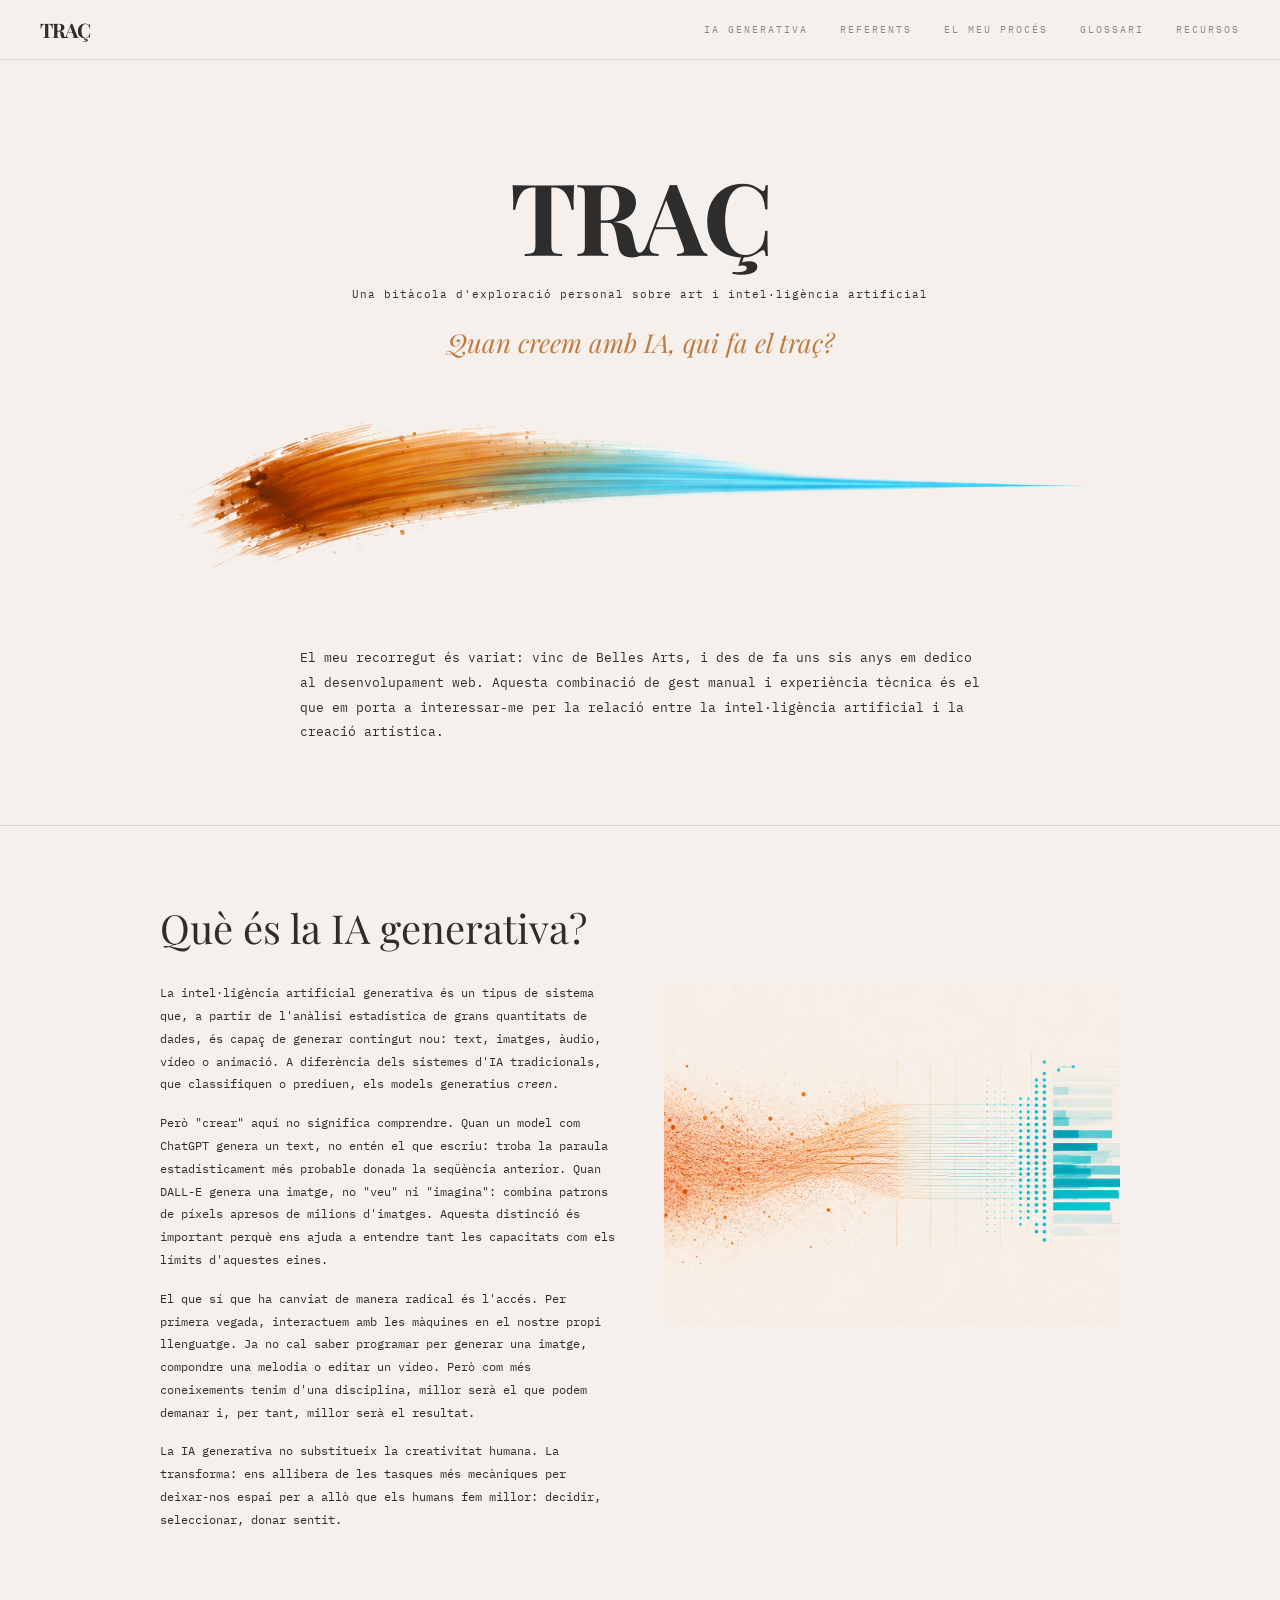
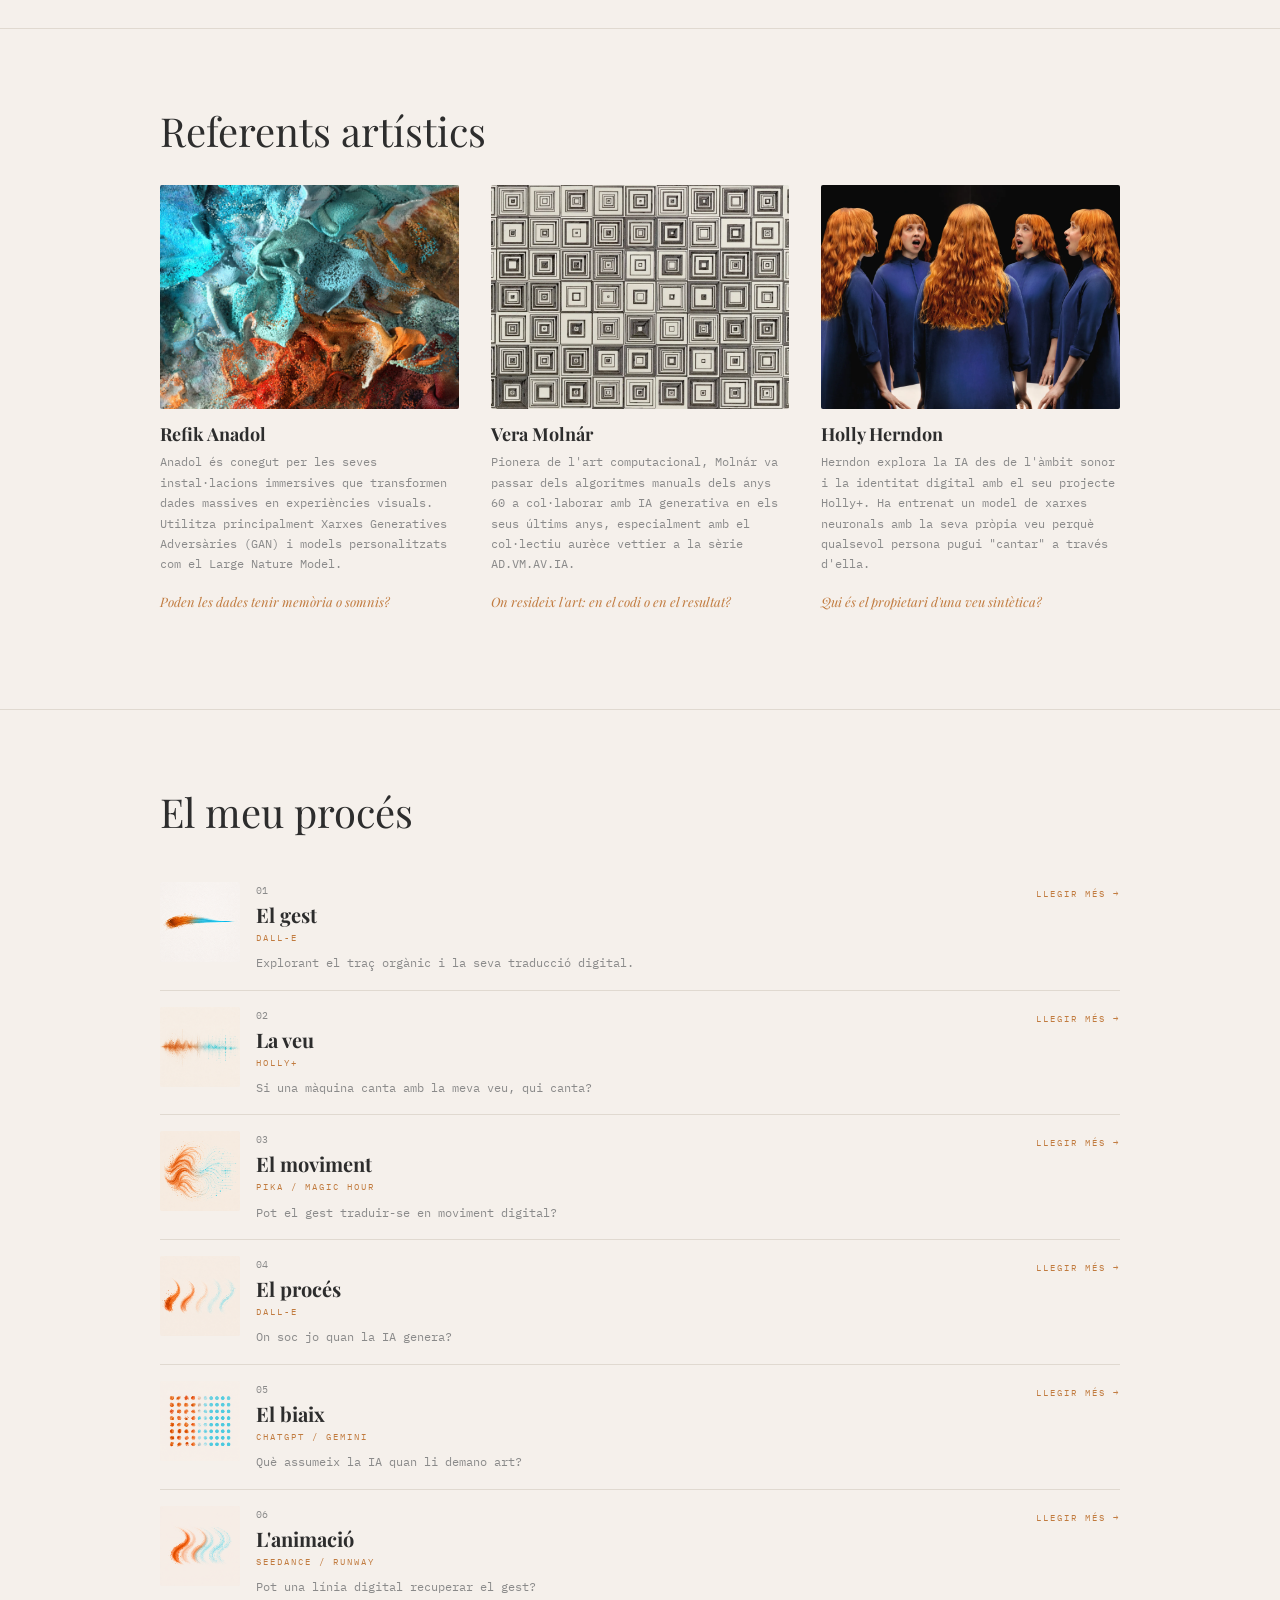
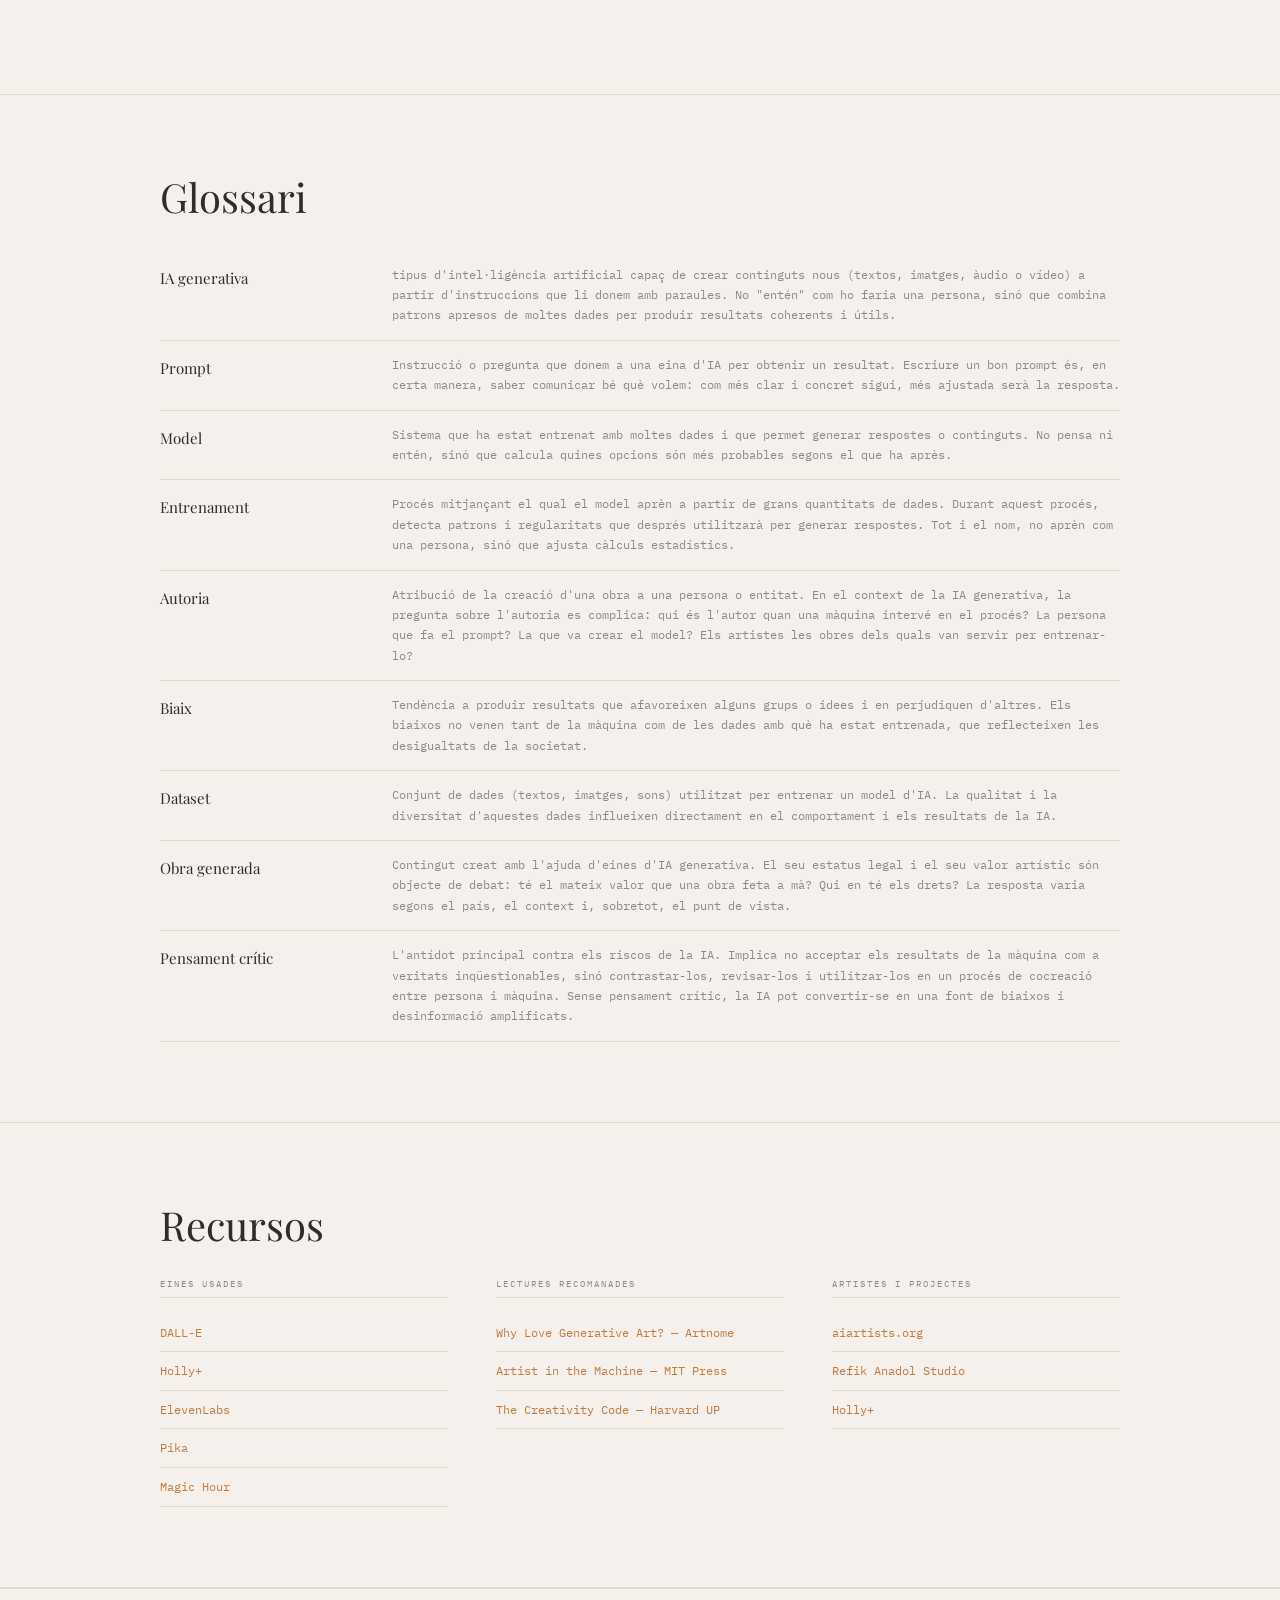
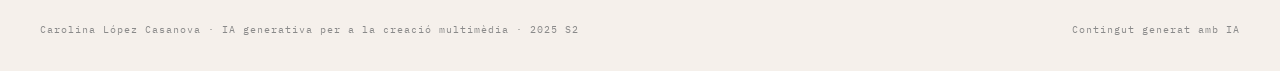
==== index.html @ 53ddf535 "R3: projecte complet" ====
<!doctype html>
<html lang="ca">
  <head>
    <meta charset="UTF-8" />
    <meta name="viewport" content="width=device-width, initial-scale=1.0" />
    <title>Traç — Una bitàcola d'exploració personal sobre art i IA</title>
    <link rel="stylesheet" href="css/styles.css" />
    <link
      href="https://fonts.googleapis.com/css2?family=Playfair+Display:ital,wght@0,400;0,700;1,400&family=IBM+Plex+Mono:wght@300;400&display=swap"
      rel="stylesheet"
    />
  </head>
  <body>
    <!-- HEADER -->
    <header>
      <a href="#portada" class="logo">TRAÇ</a>
      <input type="checkbox" id="menu-toggle" hidden />
      <label for="menu-toggle" class="hamburger">
        <span></span>
        <span></span>
        <span></span>
      </label>
      <nav>
        <a href="#ia">IA Generativa</a>
        <a href="#referents">Referents</a>
        <a href="#proces">El meu procés</a>
        <a href="#glossari">Glossari</a>
        <a href="#recursos">Recursos</a>
      </nav>
    </header>

    <!-- MAIN -->
    <main>
      <!-- 01 PORTADA -->
      <section id="portada">
        <div class="section-inner portada-inner">
          <h1>TRAÇ</h1>
          <p class="subtitol">
            Una bitàcola d'exploració personal sobre art i intel·ligència
            artificial
          </p>
          <p class="pregunta">Quan creem amb IA, qui fa el traç?</p>
          <div class="portada-imatge">
            <img
              src="assets/img/trac-portada.png"
              alt="Pinzellada terracota que es transforma en línia digital cian"
            />
          </div>
          <p class="motivacio">
            El meu recorregut és variat: vinc de Belles Arts, i des de fa uns
            sis anys em dedico al desenvolupament web. Aquesta combinació de
            gest manual i experiència tècnica és el que em porta a interessar-me
            per la relació entre la intel·ligència artificial i la creació
            artística.
          </p>
        </div>
      </section>

      <!-- 02 QUÈ ÉS LA IA GENERATIVA -->
      <section id="ia">
        <div class="section-inner">
          <h2>Què és la IA generativa?</h2>
          <div class="ia-grid">
            <div class="ia-text">
              <p>
                La intel·ligència artificial generativa és un tipus de sistema
                que, a partir de l'anàlisi estadística de grans quantitats de
                dades, és capaç de generar contingut nou: text, imatges, àudio,
                vídeo o animació. A diferència dels sistemes d'IA tradicionals,
                que classifiquen o prediuen, els models generatius
                <em>creen</em>.
              </p>
              <p>
                Però "crear" aquí no significa comprendre. Quan un model com
                ChatGPT genera un text, no entén el que escriu: troba la paraula
                estadísticament més probable donada la seqüència anterior. Quan
                DALL-E genera una imatge, no "veu" ni "imagina": combina patrons
                de píxels apresos de milions d'imatges. Aquesta distinció és
                important perquè ens ajuda a entendre tant les capacitats com
                els límits d'aquestes eines.
              </p>
              <p>
                El que sí que ha canviat de manera radical és l'accés. Per
                primera vegada, interactuem amb les màquines en el nostre propi
                llenguatge. Ja no cal saber programar per generar una imatge,
                compondre una melodia o editar un vídeo. Però com més
                coneixements tenim d'una disciplina, millor serà el que podem
                demanar i, per tant, millor serà el resultat.
              </p>
              <p>
                La IA generativa no substitueix la creativitat humana. La
                transforma: ens allibera de les tasques més mecàniques per
                deixar-nos espai per a allò que els humans fem millor: decidir,
                seleccionar, donar sentit.
              </p>
            </div>
            <div class="ia-imatge">
              <img
                src="assets/img/ia-illustracio.png"
                alt="Il·lustració abstracta sobre el procés generatiu de la IA"
              />
            </div>
          </div>
        </div>
      </section>

      <!-- 03 REFERENTS ARTÍSTICS -->
      <section id="referents">
        <div class="section-inner">
          <h2>Referents artístics</h2>
          <div class="referents-grid">
            <article class="referent-card">
              <img src="assets/img/anadol.jpeg" alt="Obra de Refik Anadol" />
              <h3>Refik Anadol</h3>
              <p>
                Anadol és conegut per les seves instal·lacions immersives que
                transformen dades massives en experiències visuals. Utilitza
                principalment Xarxes Generatives Adversàries (GAN) i models
                personalitzats com el Large Nature Model.
              </p>
              <p class="pregunta-referent">
                Poden les dades tenir memòria o somnis?
              </p>
            </article>

            <article class="referent-card">
              <img src="assets/img/molnar.png" alt="Obra de Vera Molnár" />
              <h3>Vera Molnár</h3>
              <p>
                Pionera de l'art computacional, Molnár va passar dels algoritmes
                manuals dels anys 60 a col·laborar amb IA generativa en els seus
                últims anys, especialment amb el col·lectiu aurèce vettier a la
                sèrie AD.VM.AV.IA.
              </p>
              <p class="pregunta-referent">
                On resideix l'art: en el codi o en el resultat?
              </p>
            </article>

            <article class="referent-card">
              <img src="assets/img/herndon.webp" alt="Obra de Holly Herndon" />
              <h3>Holly Herndon</h3>
              <p>
                Herndon explora la IA des de l'àmbit sonor i la identitat
                digital amb el seu projecte Holly+. Ha entrenat un model de
                xarxes neuronals amb la seva pròpia veu perquè qualsevol persona
                pugui "cantar" a través d'ella.
              </p>
              <p class="pregunta-referent">
                Qui és el propietari d'una veu sintètica?
              </p>
            </article>
          </div>
        </div>
      </section>

      <!-- 04 EL MEU PROCÉS -->
      <section id="proces">
        <div class="section-inner">
          <h2>El meu procés</h2>
          <div class="entrades-list">
            <article class="entrada">
              <img src="assets/img/entrada-01.png" alt="El gest" />
              <div class="entrada-info">
                <span class="entrada-num">01</span>
                <h3>El gest</h3>
                <span class="entrada-eina">DALL-E</span>
                <p>Explorant el traç orgànic i la seva traducció digital.</p>
              </div>
              <a href="pages/bitacola-01.html" class="llegir-mes"
                >Llegir més →</a
              >
            </article>

            <article class="entrada">
              <img src="assets/img/entrada-02.png" alt="La veu" />
              <div class="entrada-info">
                <span class="entrada-num">02</span>
                <h3>La veu</h3>
                <span class="entrada-eina">Holly+</span>
                <p>Si una màquina canta amb la meva veu, qui canta?</p>
              </div>
              <a href="pages/bitacola-02.html" class="llegir-mes"
                >Llegir més →</a
              >
            </article>

            <article class="entrada">
              <img src="assets/img/entrada-03.png" alt="El moviment" />
              <div class="entrada-info">
                <span class="entrada-num">03</span>
                <h3>El moviment</h3>
                <span class="entrada-eina">Pika / Magic Hour</span>
                <p>Pot el gest traduir-se en moviment digital?</p>
              </div>
              <a href="pages/bitacola-03.html" class="llegir-mes"
                >Llegir més →</a
              >
            </article>

            <article class="entrada">
              <img src="assets/img/entrada-04.png" alt="El procés" />
              <div class="entrada-info">
                <span class="entrada-num">04</span>
                <h3>El procés</h3>
                <span class="entrada-eina">DALL-E</span>
                <p>On soc jo quan la IA genera?</p>
              </div>
              <a href="pages/bitacola-04.html" class="llegir-mes"
                >Llegir més →</a
              >
            </article>

            <article class="entrada">
              <img src="assets/img/entrada-05.png" alt="El biaix" />
              <div class="entrada-info">
                <span class="entrada-num">05</span>
                <h3>El biaix</h3>
                <span class="entrada-eina">ChatGPT / Gemini</span>
                <p>Què assumeix la IA quan li demano art?</p>
              </div>
              <a href="pages/bitacola-05.html" class="llegir-mes"
                >Llegir més →</a
              >
            </article>

            <article class="entrada">
              <img src="assets/img/entrada-06.png" alt="L'animació" />
              <div class="entrada-info">
                <span class="entrada-num">06</span>
                <h3>L'animació</h3>
                <span class="entrada-eina">Seedance / Runway</span>
                <p>Pot una línia digital recuperar el gest?</p>
              </div>
              <a href="pages/bitacola-06.html" class="llegir-mes"
                >Llegir més →</a
              >
            </article>
          </div>
        </div>
      </section>

      <!-- 05 GLOSSARI -->
      <section id="glossari">
        <div class="section-inner">
          <h2>Glossari</h2>
          <dl class="glossari-grid">
            <dt>IA generativa</dt>
            <dd>
              tipus d'intel·ligència artificial capaç de crear continguts nous
              (textos, imatges, àudio o vídeo) a partir d'instruccions que li
              donem amb paraules. No "entén" com ho faria una persona, sinó que
              combina patrons apresos de moltes dades per produir resultats
              coherents i útils.
            </dd>

            <dt>Prompt</dt>
            <dd>
              Instrucció o pregunta que donem a una eina d'IA per obtenir un
              resultat. Escriure un bon prompt és, en certa manera, saber
              comunicar bé què volem: com més clar i concret sigui, més ajustada
              serà la resposta.
            </dd>

            <dt>Model</dt>
            <dd>
              Sistema que ha estat entrenat amb moltes dades i que permet
              generar respostes o continguts. No pensa ni entén, sinó que
              calcula quines opcions són més probables segons el que ha après.
            </dd>

            <dt>Entrenament</dt>
            <dd>
              Procés mitjançant el qual el model aprèn a partir de grans
              quantitats de dades. Durant aquest procés, detecta patrons i
              regularitats que després utilitzarà per generar respostes. Tot i
              el nom, no aprèn com una persona, sinó que ajusta càlculs
              estadístics.
            </dd>

            <dt>Autoria</dt>
            <dd>
              Atribució de la creació d'una obra a una persona o entitat. En el
              context de la IA generativa, la pregunta sobre l'autoria es
              complica: qui és l'autor quan una màquina intervé en el procés? La
              persona que fa el prompt? La que va crear el model? Els artistes
              les obres dels quals van servir per entrenar-lo?
            </dd>

            <dt>Biaix</dt>
            <dd>
              Tendència a produir resultats que afavoreixen alguns grups o idees
              i en perjudiquen d'altres. Els biaixos no venen tant de la màquina
              com de les dades amb què ha estat entrenada, que reflecteixen les
              desigualtats de la societat.
            </dd>

            <dt>Dataset</dt>
            <dd>
              Conjunt de dades (textos, imatges, sons) utilitzat per entrenar un
              model d'IA. La qualitat i la diversitat d'aquestes dades
              influeixen directament en el comportament i els resultats de la
              IA.
            </dd>

            <dt>Obra generada</dt>
            <dd>
              Contingut creat amb l'ajuda d'eines d'IA generativa. El seu
              estatus legal i el seu valor artístic són objecte de debat: té el
              mateix valor que una obra feta a mà? Qui en té els drets? La
              resposta varia segons el país, el context i, sobretot, el punt de
              vista.
            </dd>
            <dt>Pensament crític</dt>
            <dd>
              L'antídot principal contra els riscos de la IA. Implica no
              acceptar els resultats de la màquina com a veritats
              inqüestionables, sinó contrastar-los, revisar-los i utilitzar-los
              en un procés de cocreació entre persona i màquina. Sense pensament
              crític, la IA pot convertir-se en una font de biaixos i
              desinformació amplificats.
            </dd>
          </dl>
        </div>
      </section>

      <!-- 06 RECURSOS -->
      <section id="recursos">
        <div class="section-inner">
          <h2>Recursos</h2>
          <div class="recursos-grid">
            <div class="recursos-bloc">
              <h3>Eines usades</h3>
              <ul>
                <li>
                  <a href="https://openai.com/dall-e" target="_blank">DALL-E</a>
                </li>
                <li><a href="https://holly.plus" target="_blank">Holly+</a></li>
                <li>
                  <a href="https://elevenlabs.io" target="_blank">ElevenLabs</a>
                </li>
                <li><a href="https://pika.art" target="_blank">Pika</a></li>
                <li>
                  <a href="https://magichour.ai" target="_blank">Magic Hour</a>
                </li>
              </ul>
            </div>
            <div class="recursos-bloc">
              <h3>Lectures recomanades</h3>
              <ul>
                <li>
                  <a
                    href="https://www.artnome.com/news/2018/8/8/why-love-generative-art"
                    target="_blank"
                    >Why Love Generative Art? — Artnome</a
                  >
                </li>
                <li>
                  <a
                    href="https://mitpress.mit.edu/9780262538930/"
                    target="_blank"
                    >Artist in the Machine — MIT Press</a
                  >
                </li>
                <li>
                  <a
                    href="https://www.hup.harvard.edu/books/9780674088160"
                    target="_blank"
                    >The Creativity Code — Harvard UP</a
                  >
                </li>
              </ul>
            </div>
            <div class="recursos-bloc">
              <h3>Artistes i projectes</h3>
              <ul>
                <li>
                  <a href="https://aiartists.org" target="_blank"
                    >aiartists.org</a
                  >
                </li>
                <li>
                  <a href="https://refikanadol.com" target="_blank"
                    >Refik Anadol Studio</a
                  >
                </li>
                <li><a href="https://holly.plus" target="_blank">Holly+</a></li>
              </ul>
            </div>
          </div>
        </div>
      </section>
    </main>

    <!-- FOOTER -->
    <footer>
      <p>
        Carolina López Casanova · IA generativa per a la creació multimèdia ·
        2025 S2
      </p>
      <p>Contingut generat amb IA</p>
    </footer>
  </body>
</html>
---- css/styles.css ----
/* ===================== */
/* VARIABLES I RESET */
/* ===================== */

:root {
  --cream: #f5f0eb;
  --terra: #c17b3f;
  --cyan: #00b4d8;
  --graphite: #2d2d2d;
  --grey: #8a8a8a;
  --light: #e0d9d0;
}

* {
  margin: 0;
  padding: 0;
  box-sizing: border-box;
}

html {
  scroll-behavior: smooth;
}

body {
  background: var(--cream);
  color: var(--graphite);
  font-family: "IBM Plex Mono", monospace;
  font-size: 14px;
  line-height: 1.8;
}

img {
  max-width: 100%;
  height: auto;
  display: block;
}

a {
  color: var(--terra);
  text-decoration: none;
  transition: color 0.2s;
}

a:hover {
  color: var(--graphite);
}

/* ===================== */
/* TIPOGRAFIA */
/* ===================== */

h1,
h2,
h3 {
  font-family: "Playfair Display", serif;
  font-weight: 700;
  color: var(--graphite);
  line-height: 1.1;
}

h1 {
  font-size: 60px;
  letter-spacing: -3px;
  margin-bottom: 16px;
}

h2 {
  font-size: 28px;
  font-weight: 400;
  margin-bottom: 32px;
}

h3 {
  font-size: 16px;
  font-weight: 700;
  margin-bottom: 8px;
}

p {
  margin-bottom: 16px;
}

/* ===================== */
/* LAYOUT */
/* ===================== */

.section-inner {
  padding: 48px 20px;
}

section {
  border-bottom: 1px solid var(--light);
}

/* ===================== */
/* HEADER */
/* ===================== */

header {
  position: fixed;
  top: 0;
  left: 0;
  right: 0;
  height: 60px;
  background: var(--cream);
  border-bottom: 1px solid var(--light);
  display: flex;
  align-items: center;
  justify-content: space-between;
  padding: 0 20px;
  z-index: 100;
}

.logo {
  font-family: "Playfair Display", serif;
  font-size: 20px;
  font-weight: 700;
  color: var(--graphite);
  letter-spacing: -1px;
}

.logo:hover {
  color: var(--terra);
}

/* HAMBURGER — visible per defecte (mòbil) */
.hamburger {
  display: flex;
  flex-direction: column;
  gap: 5px;
  cursor: pointer;
  padding: 4px;
}

.hamburger span {
  width: 22px;
  height: 1.5px;
  background: var(--graphite);
  display: block;
  transition: 0.3s;
}

/* NAV — ocult per defecte (mòbil) */
nav {
  display: none;
  position: absolute;
  top: 60px;
  left: 0;
  right: 0;
  background: var(--cream);
  border-bottom: 1px solid var(--light);
  flex-direction: column;
  padding: 20px;
  gap: 16px;
}

nav a {
  font-size: 12px;
  text-transform: uppercase;
  letter-spacing: 2px;
  color: var(--grey);
}

nav a:hover {
  color: var(--terra);
}

/* Quan el checkbox està marcat, mostra el menú */
#menu-toggle:checked ~ nav {
  display: flex;
}

#menu-toggle:checked ~ .hamburger span:nth-child(1) {
  transform: rotate(45deg) translate(5px, 5px);
}

#menu-toggle:checked ~ .hamburger span:nth-child(2) {
  opacity: 0;
}

#menu-toggle:checked ~ .hamburger span:nth-child(3) {
  transform: rotate(-45deg) translate(5px, -5px);
}

/* ===================== */
/* PORTADA */
/* ===================== */

#portada {
  padding-top: 60px;
}

.portada-inner {
  text-align: center;
  padding-top: 60px;
  padding-bottom: 48px;
}

.subtitol {
  font-size: 11px;
  letter-spacing: 1px;
  line-height: 1.6;
  margin-bottom: 16px;
  color: var(--graphite);
}

.pregunta {
  font-family: "Playfair Display", serif;
  font-style: italic;
  font-size: 18px;
  color: var(--terra);
  margin-bottom: 32px;
}

.portada-imatge {
  width: 100%;
  margin: 0 0 32px;
}

.portada-imatge img {
  width: 100%;
  height: 160px;
  object-fit: cover;
  border-radius: 2px;
}

.motivacio {
  font-size: 12px;
  line-height: 1.9;
  color: var(--graphite);
  text-align: left;
}

/* ===================== */
/* IA GENERATIVA */
/* ===================== */

.ia-grid {
  display: flex;
  flex-direction: column;
  gap: 24px;
}

.ia-text p {
  font-size: 12px;
  line-height: 1.9;
}

.ia-imatge img {
  width: 100%;
  aspect-ratio: 4/3;
  object-fit: cover;
  border-radius: 2px;
}

/* ===================== */
/* REFERENTS */
/* ===================== */

.referents-grid {
  display: flex;
  flex-direction: column;
  gap: 40px;
}

.referent-card img {
  width: 100%;
  aspect-ratio: 4/3;
  object-fit: cover;
  border-radius: 2px;
  margin-bottom: 16px;
}

.referent-card p {
  font-size: 12px;
  line-height: 1.7;
  color: var(--grey);
}

.pregunta-referent {
  font-family: "Playfair Display", serif;
  font-style: italic;
  font-size: 13px !important;
  color: var(--terra) !important;
  margin-top: 12px;
}

/* ===================== */
/* EL MEU PROCÉS */
/* ===================== */

.entrades-list {
  display: flex;
  flex-direction: column;
}

.entrada {
  display: flex;
  gap: 16px;
  align-items: flex-start;
  padding: 16px 0;
  border-bottom: 1px solid var(--light);
  flex-wrap: wrap;
}

.entrada:last-child {
  border-bottom: none;
}

.entrada img {
  width: 60px;
  height: 60px;
  object-fit: cover;
  border-radius: 2px;
  flex-shrink: 0;
  background: var(--light);
}

.entrada-info {
  flex: 1;
  min-width: 160px;
}

.entrada-num {
  font-size: 10px;
  color: var(--grey);
  display: block;
  margin-bottom: 4px;
}

.entrada-info h3 {
  font-size: 16px;
  margin-bottom: 4px;
}

.entrada-eina {
  font-size: 9px;
  text-transform: uppercase;
  letter-spacing: 2px;
  color: var(--terra);
  display: block;
  margin-bottom: 6px;
}

.entrada-info p {
  font-size: 11px;
  color: var(--grey);
  margin: 0;
}

.llegir-mes {
  font-size: 9px;
  text-transform: uppercase;
  letter-spacing: 2px;
  color: var(--terra);
  white-space: nowrap;
  flex-shrink: 0;
  display: block;
  width: 100%;
  text-align: right;
  padding-top: 8px;
}

/* ===================== */
/* GLOSSARI */
/* ===================== */

.glossari-grid {
  display: flex;
  flex-direction: column;
}

.glossari-grid dt {
  font-family: "Playfair Display", serif;
  font-size: 15px;
  color: var(--graphite);
  padding: 12px 0 4px;
}

.glossari-grid dd {
  font-size: 12px;
  line-height: 1.7;
  color: var(--grey);
  padding: 0 0 12px;
  border-bottom: 1px solid var(--light);
}

/* ===================== */
/* RECURSOS */
/* ===================== */

.recursos-grid {
  display: flex;
  flex-direction: column;
  gap: 32px;
}

.recursos-bloc h3 {
  font-size: 9px;
  text-transform: uppercase;
  letter-spacing: 2px;
  color: var(--grey);
  font-family: "IBM Plex Mono", monospace;
  font-weight: 400;
  padding-bottom: 8px;
  border-bottom: 1px solid var(--light);
  margin-bottom: 16px;
}

.recursos-bloc ul {
  list-style: none;
}

.recursos-bloc li {
  padding: 8px 0;
  border-bottom: 1px solid var(--light);
  font-size: 12px;
}

/* ===================== */
/* FOOTER */
/* ===================== */

footer {
  border-top: 1px solid var(--light);
  padding: 24px 20px;
  display: flex;
  flex-direction: column;
  gap: 8px;
  text-align: center;
}

footer p {
  font-size: 10px;
  color: var(--grey);
  letter-spacing: 1px;
  margin: 0;
}

/* ===================== */
/* TABLET — 600px+ */
/* ===================== */

@media (min-width: 600px) {
  h1 {
    font-size: 80px;
  }
  h2 {
    font-size: 34px;
  }

  .section-inner {
    padding: 64px 32px;
  }

  .portada-imatge img {
    height: 180px;
  }

  .pregunta {
    font-size: 22px;
  }

  .referents-grid {
    display: grid;
    grid-template-columns: 1fr 1fr;
    gap: 32px;
  }

  .glossari-grid {
    display: grid;
    grid-template-columns: 160px 1fr;
  }

  .glossari-grid dt {
    padding: 14px 0;
    border-bottom: 1px solid var(--light);
  }

  .glossari-grid dd {
    padding: 14px 0 14px 24px;
    border-bottom: 1px solid var(--light);
  }

  .recursos-grid {
    display: grid;
    grid-template-columns: 1fr 1fr;
    gap: 32px;
  }

  footer {
    flex-direction: row;
    justify-content: space-between;
    padding: 32px;
  }
}

/* ===================== */
/* DESKTOP — 1024px+ */
/* ===================== */

@media (min-width: 1024px) {
  h1 {
    font-size: 100px;
  }
  h2 {
    font-size: 40px;
  }
  h3 {
    font-size: 18px;
  }

  header {
    padding: 0 40px;
  }

  /* Amaga hamburger, mostra nav horitzontal */
  .hamburger {
    display: none;
  }

  nav {
    display: flex !important;
    position: static;
    flex-direction: row;
    background: transparent;
    border: none;
    padding: 0;
    gap: 32px;
  }

  nav a {
    font-size: 10px;
  }

  .section-inner {
    max-width: 1040px;
    margin: 0 auto;
    padding: 80px 40px;
  }

  .portada-inner {
    padding-top: 100px;
    padding-bottom: 80px;
  }

  .portada-imatge img {
    height: 200px;
  }

  .pregunta {
    font-size: 26px;
    margin-bottom: 48px;
  }

  .motivacio {
    max-width: 680px;
    margin: 0 auto;
    font-size: 13px;
  }

  .ia-grid {
    display: grid;
    grid-template-columns: 1fr 1fr;
    gap: 48px;
  }

  .referents-grid {
    grid-template-columns: repeat(3, 1fr);
  }

  .entrada img {
    width: 80px;
    height: 80px;
  }

  .entrada-info h3 {
    font-size: 20px;
  }

  .entrada-info p {
    font-size: 12px;
  }

  .llegir-mes {
    width: auto;
    padding-top: 4px;
  }

  .glossari-grid {
    grid-template-columns: 200px 1fr;
  }

  .glossari-grid dd {
    padding-left: 32px;
  }

  .recursos-grid {
    grid-template-columns: repeat(3, 1fr);
    gap: 48px;
  }

  footer {
    padding: 32px 40px;
  }
}
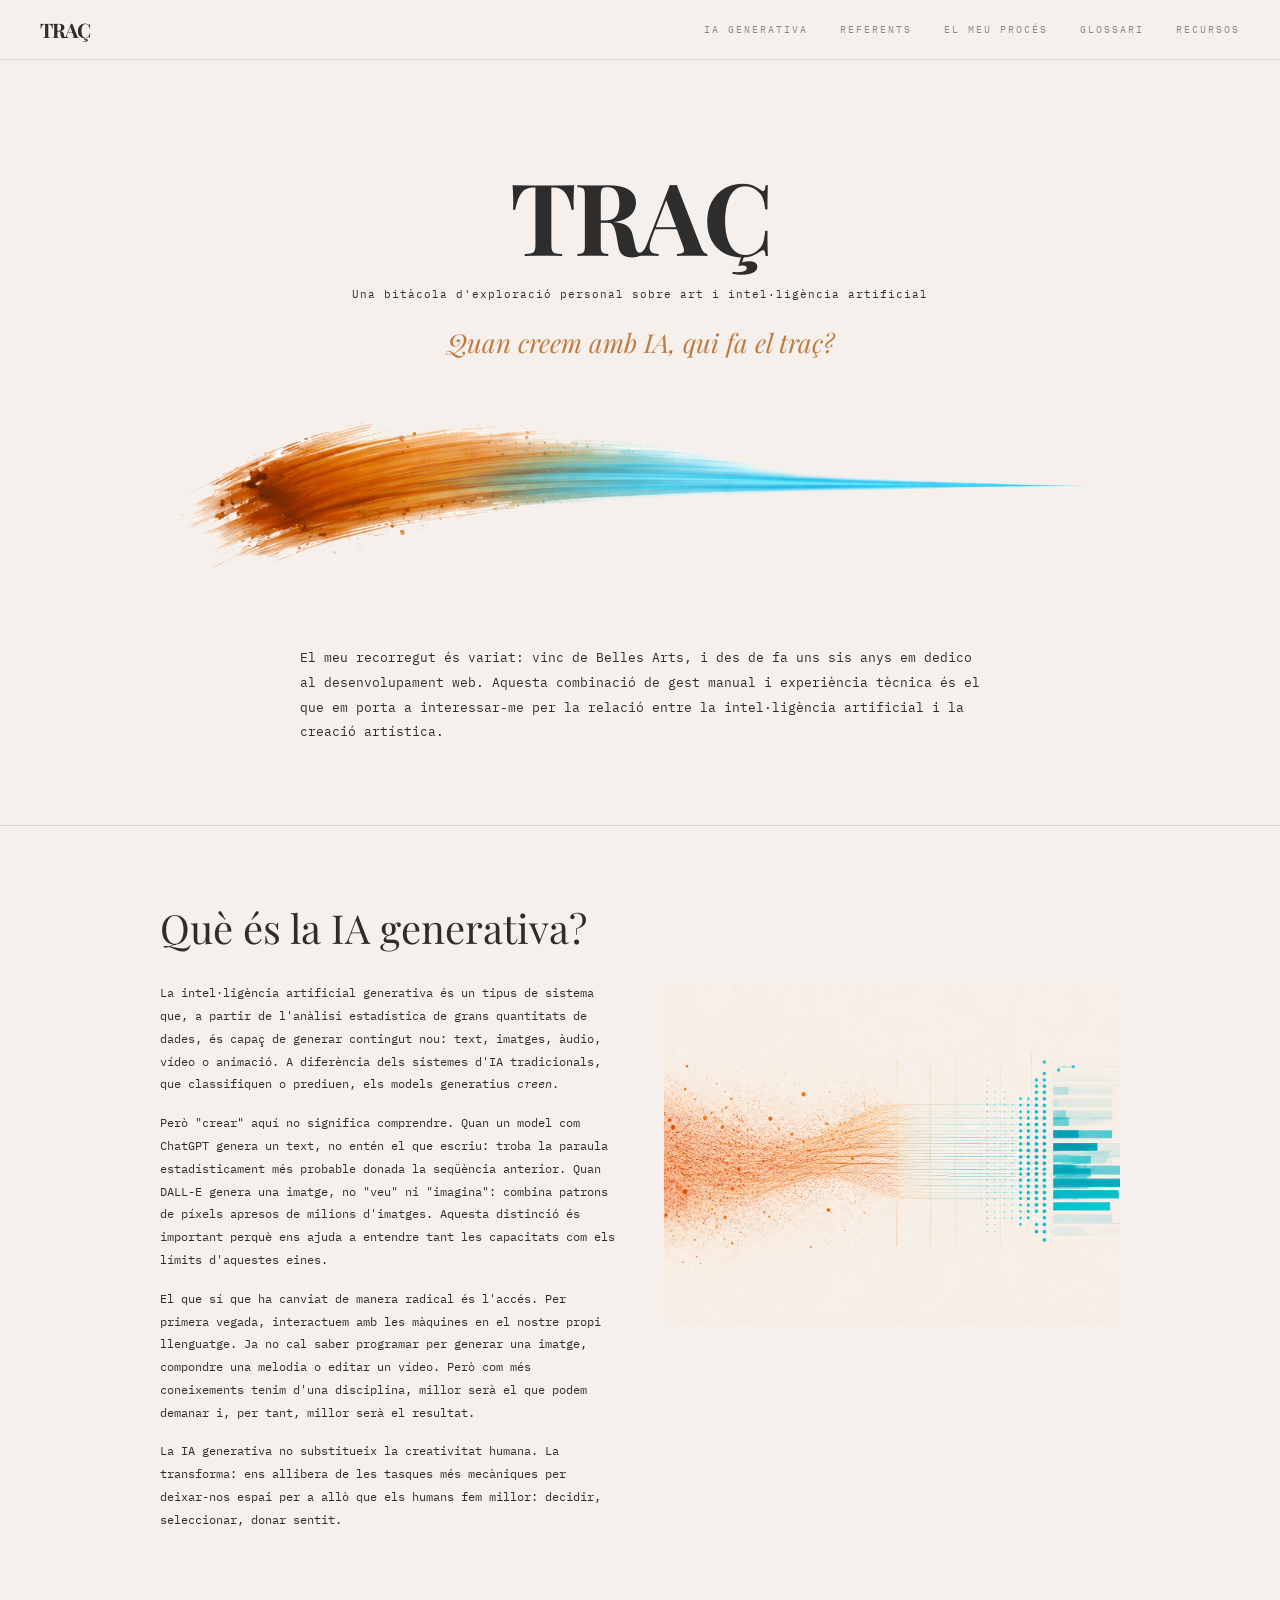
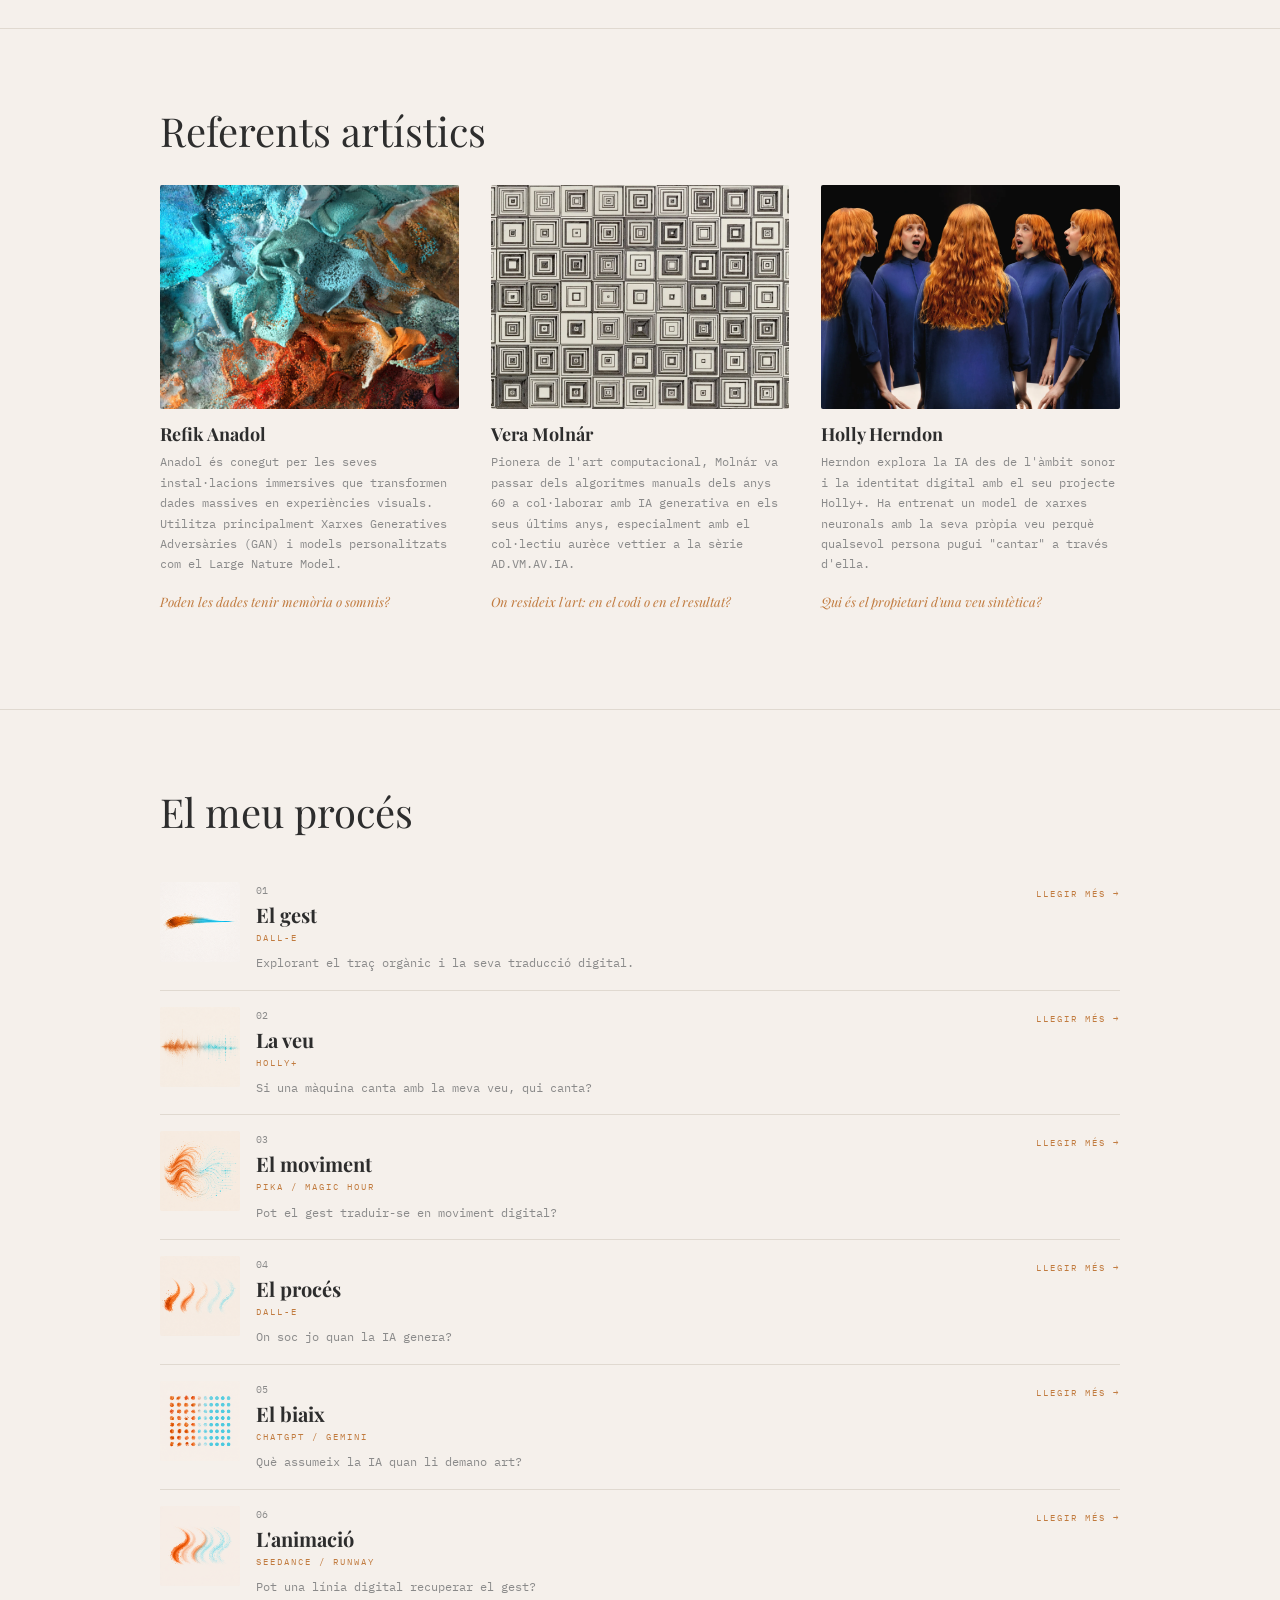
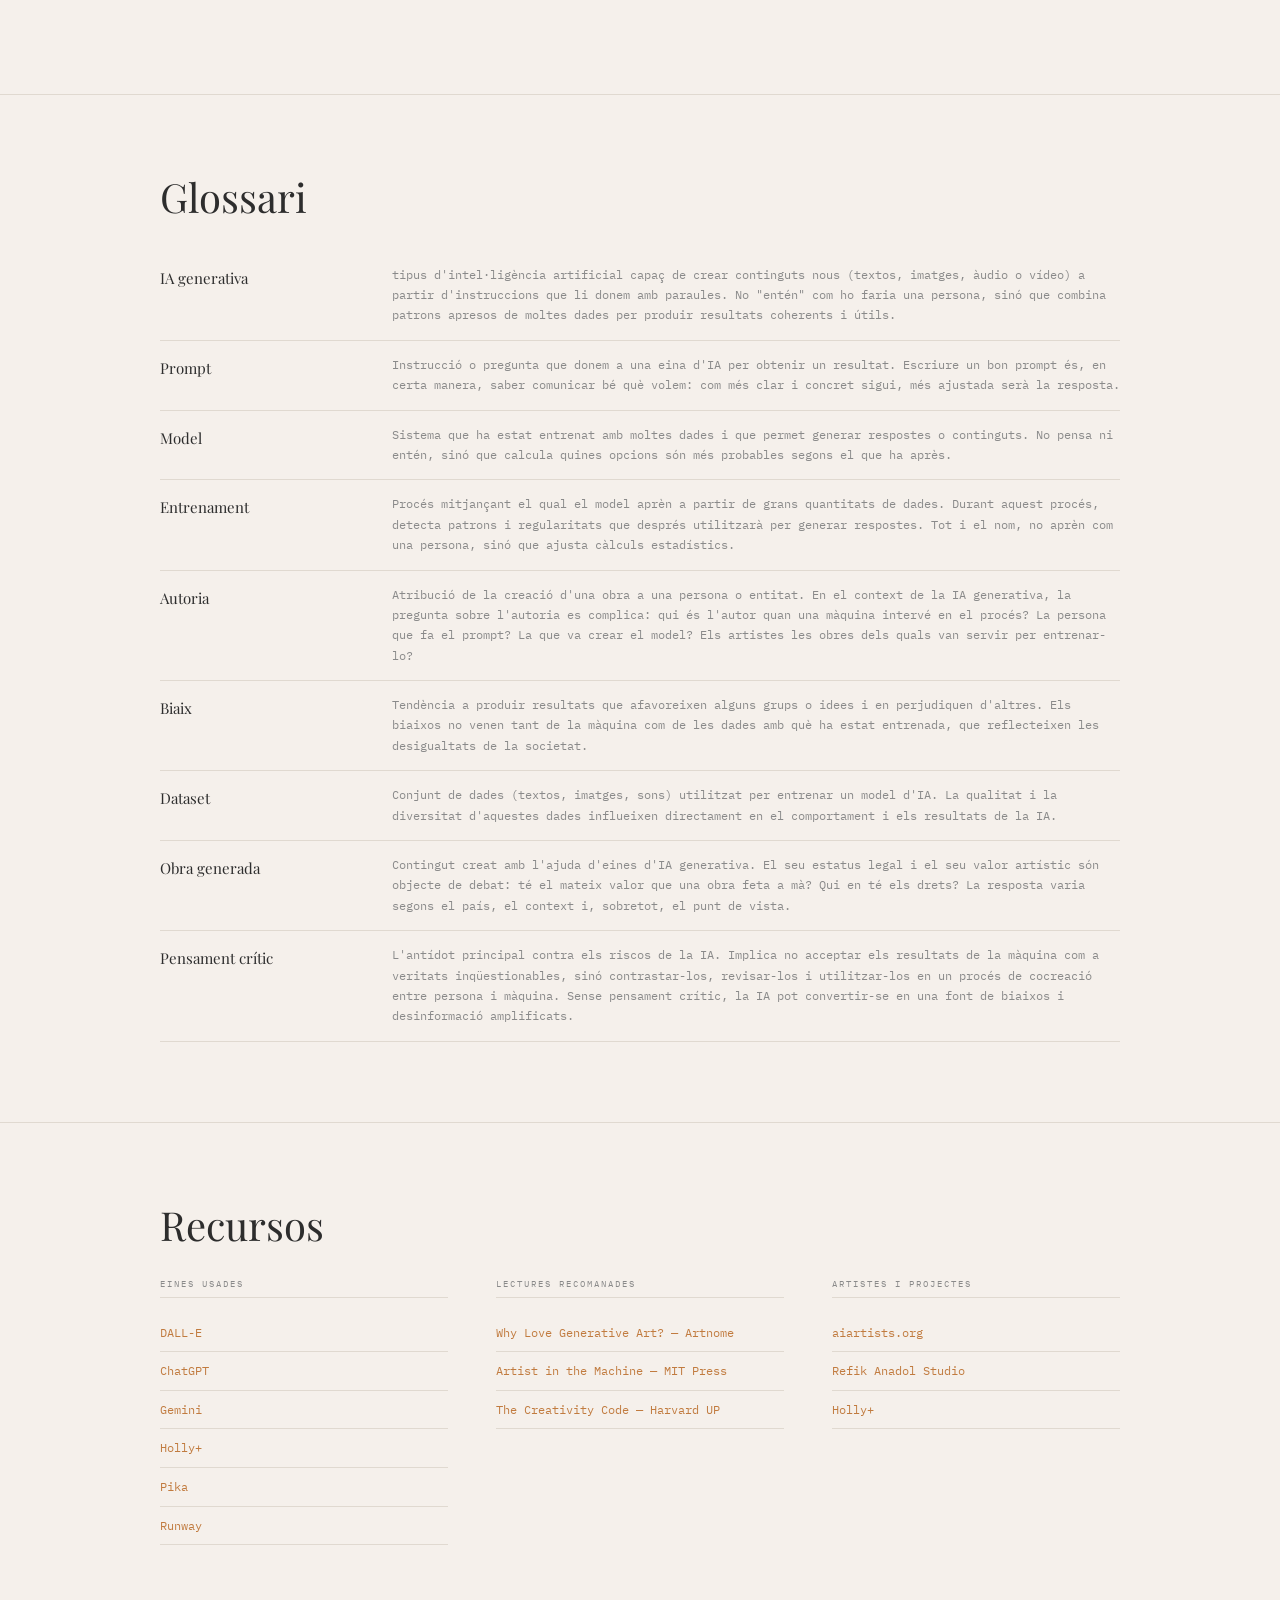
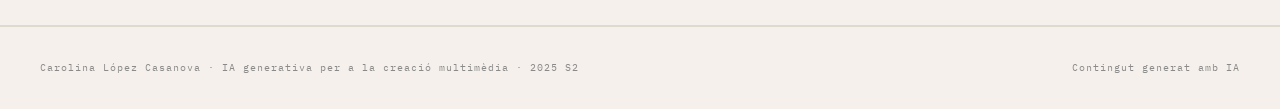
==== commit a05c5f56: "Actualitza l'URL d'accés al projecte i millora la redacció en diverses entrades de la bitàcola" ====
--- a/index.html
+++ b/index.html
@@ -335,13 +335,20 @@
                 <li>
                   <a href="https://openai.com/dall-e" target="_blank">DALL-E</a>
                 </li>
-                <li><a href="https://holly.plus" target="_blank">Holly+</a></li>
-                <li>
-                  <a href="https://elevenlabs.io" target="_blank">ElevenLabs</a>
-                </li>
-                <li><a href="https://pika.art" target="_blank">Pika</a></li>
-                <li>
-                  <a href="https://magichour.ai" target="_blank">Magic Hour</a>
+                <li>
+                  <a href="https://chatgpt.com" target="_blank">ChatGPT</a>
+                </li>
+                <li>
+                  <a href="https://gemini.google.com" target="_blank">Gemini</a>
+                </li>
+                <li>
+                  <a href="https://holly.plus" target="_blank">Holly+</a>
+                </li>
+                <li>
+                  <a href="https://pika.art" target="_blank">Pika</a>
+                </li>
+                <li>
+                  <a href="https://runwayml.com" target="_blank">Runway</a>
                 </li>
               </ul>
             </div>
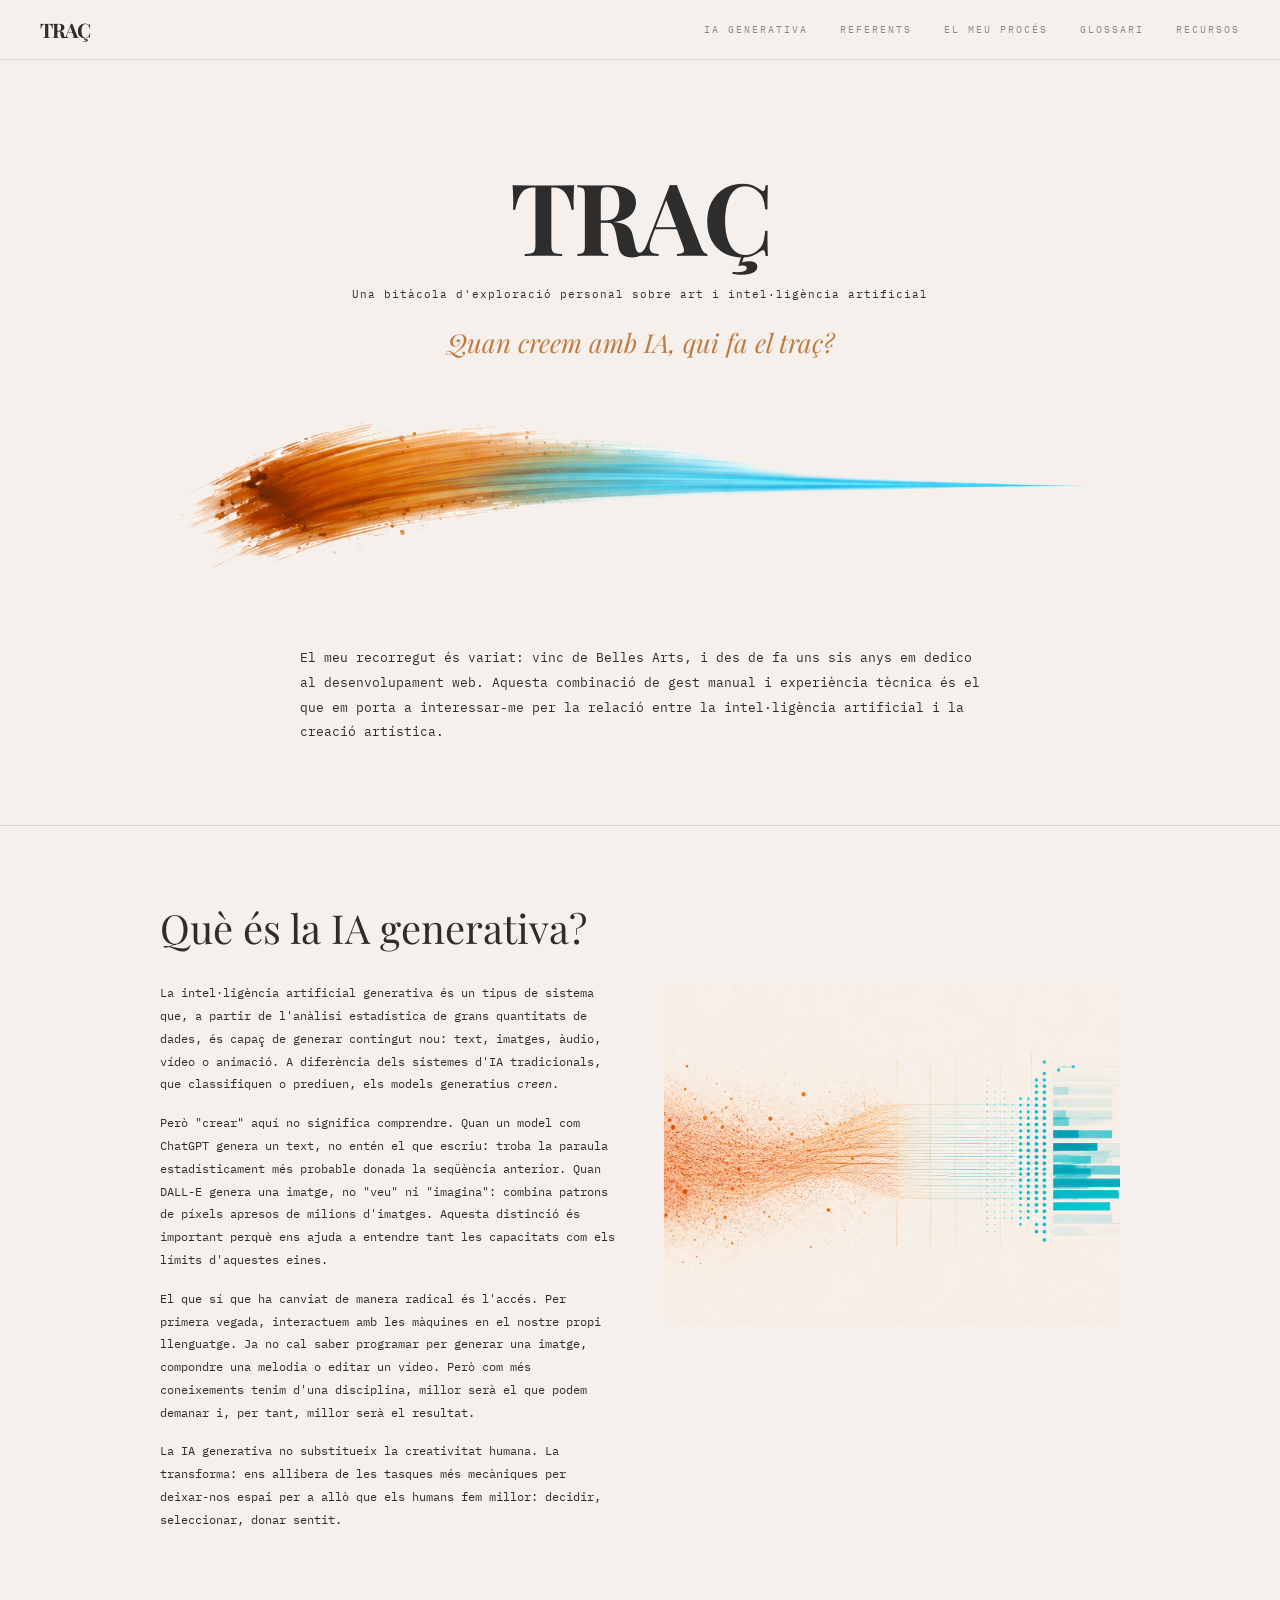
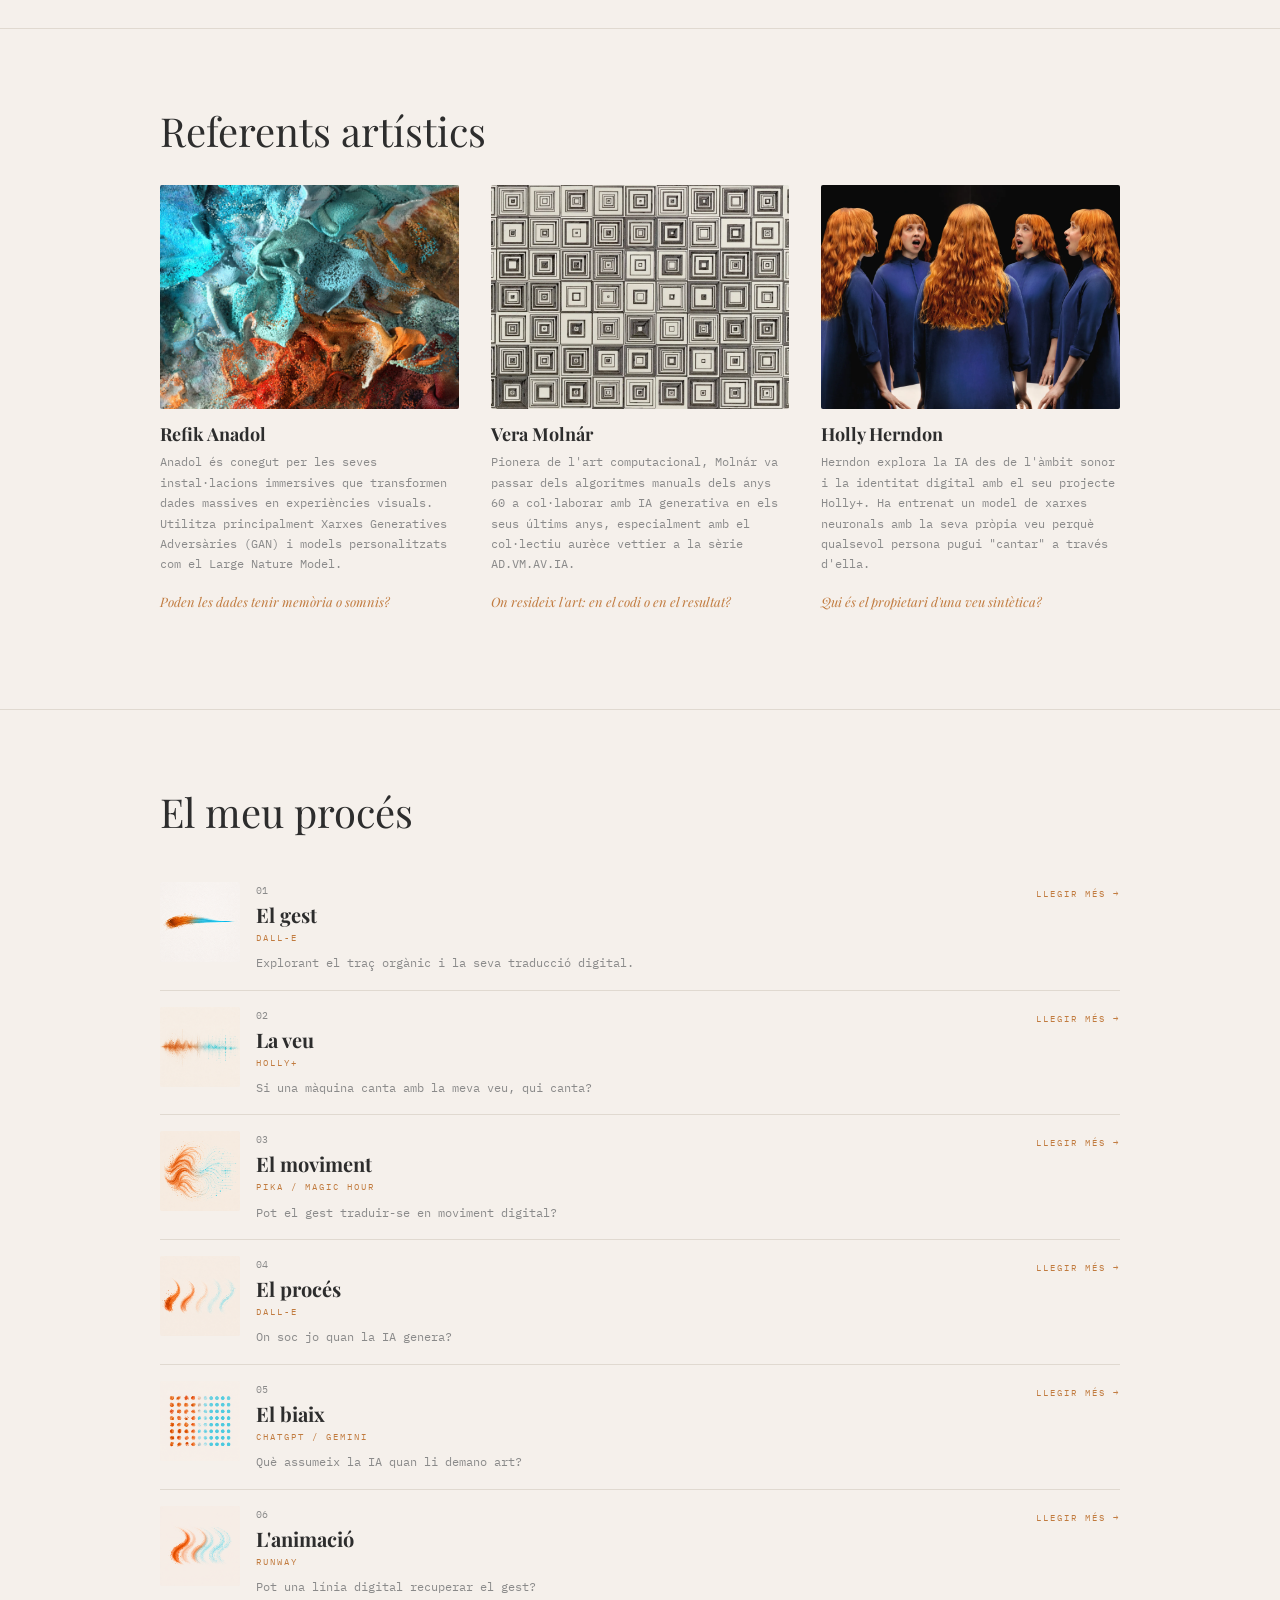
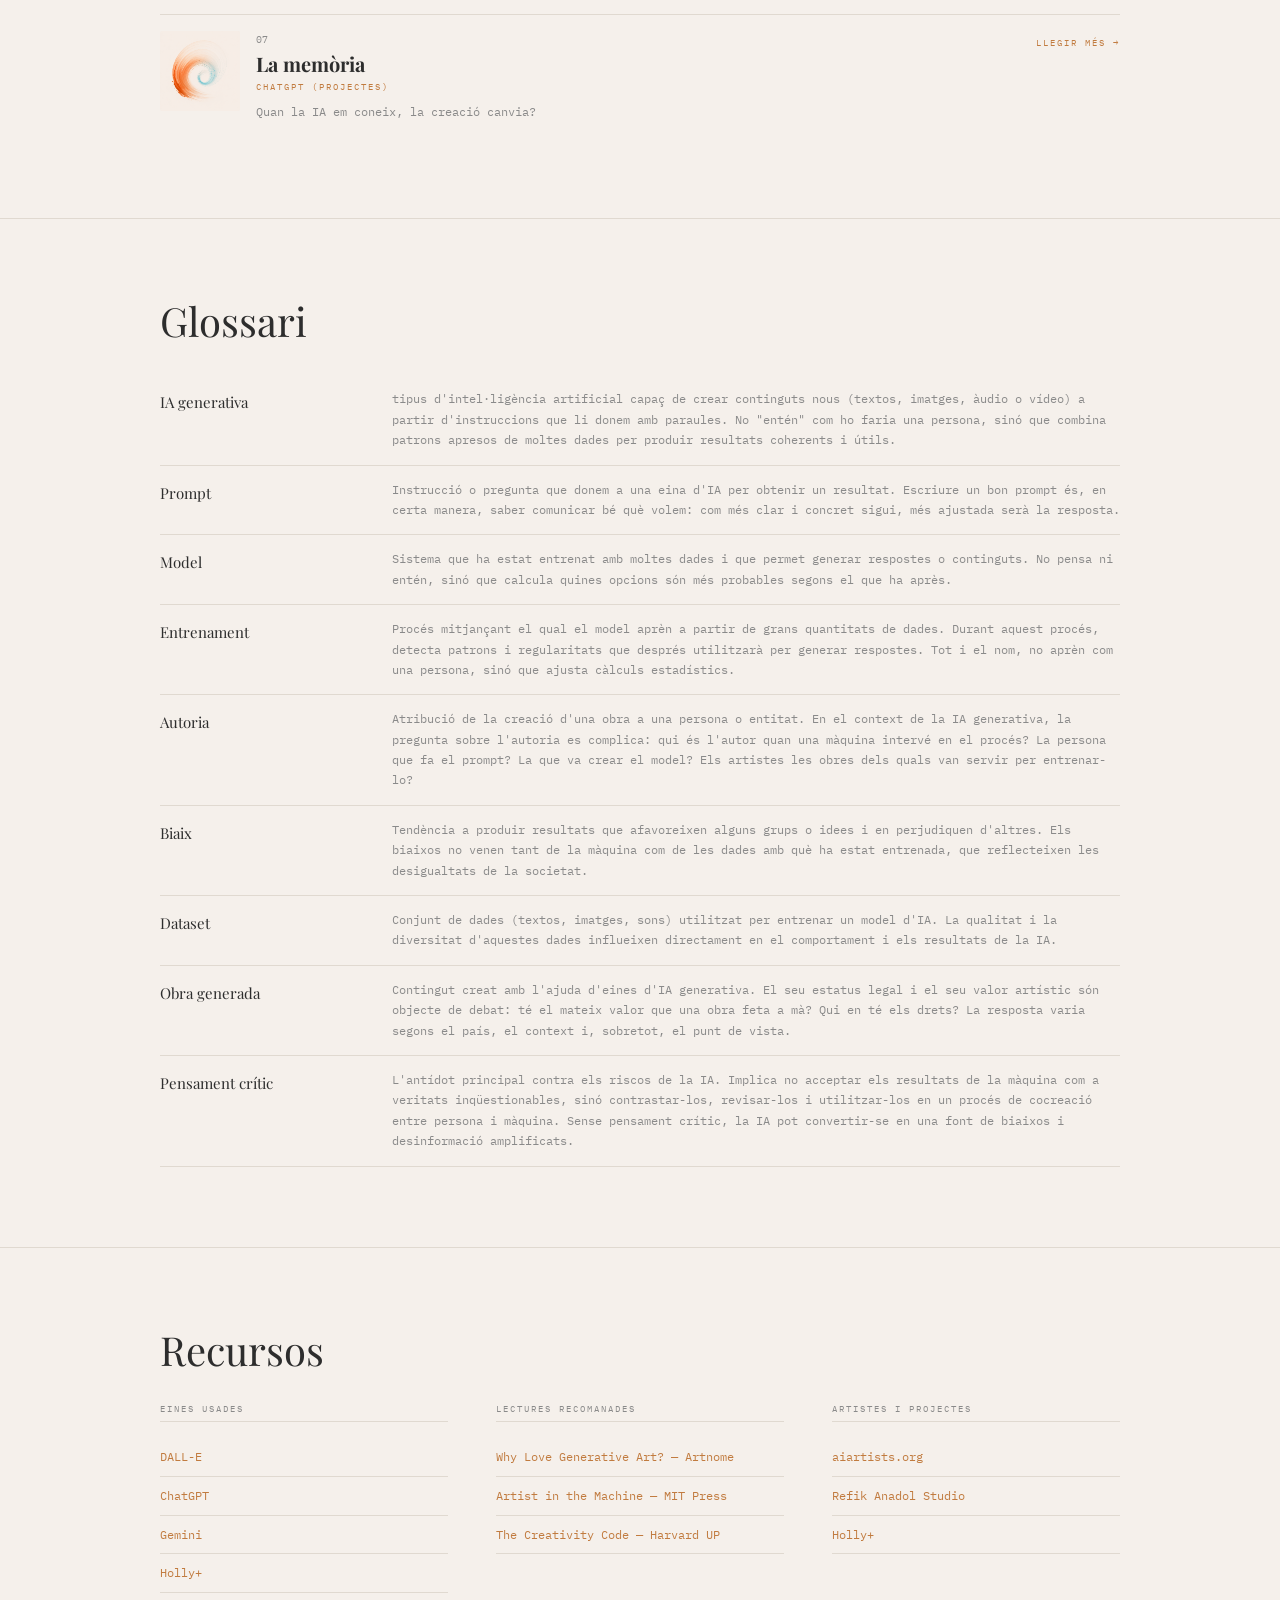
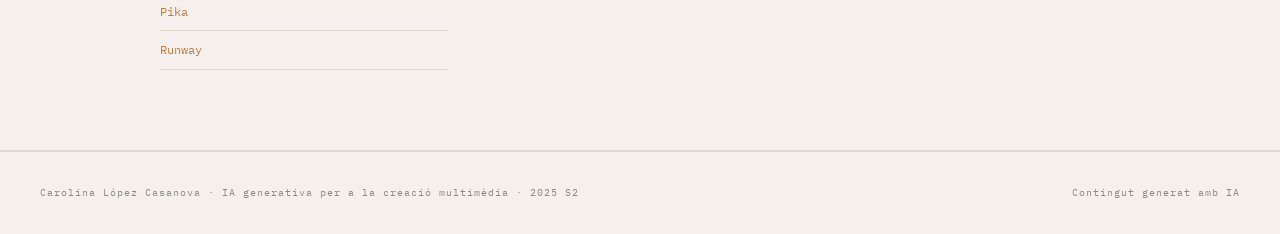
==== commit cdb5733f: "Afegir nova entrada "La memòria" amb imatges i enllaços actualitzats a la bitàcola" ====
--- a/index.html
+++ b/index.html
@@ -229,10 +229,23 @@
               <div class="entrada-info">
                 <span class="entrada-num">06</span>
                 <h3>L'animació</h3>
-                <span class="entrada-eina">Seedance / Runway</span>
+                <span class="entrada-eina">Runway</span>
                 <p>Pot una línia digital recuperar el gest?</p>
               </div>
               <a href="pages/bitacola-06.html" class="llegir-mes"
+                >Llegir més →</a
+              >
+            </article>
+
+            <article class="entrada">
+              <img src="assets/img/entrada-07.png" alt="La memòria" />
+              <div class="entrada-info">
+                <span class="entrada-num">07</span>
+                <h3>La memòria</h3>
+                <span class="entrada-eina">ChatGPT (Projectes)</span>
+                <p>Quan la IA em coneix, la creació canvia?</p>
+              </div>
+              <a href="pages/bitacola-07.html" class="llegir-mes"
                 >Llegir més →</a
               >
             </article>
